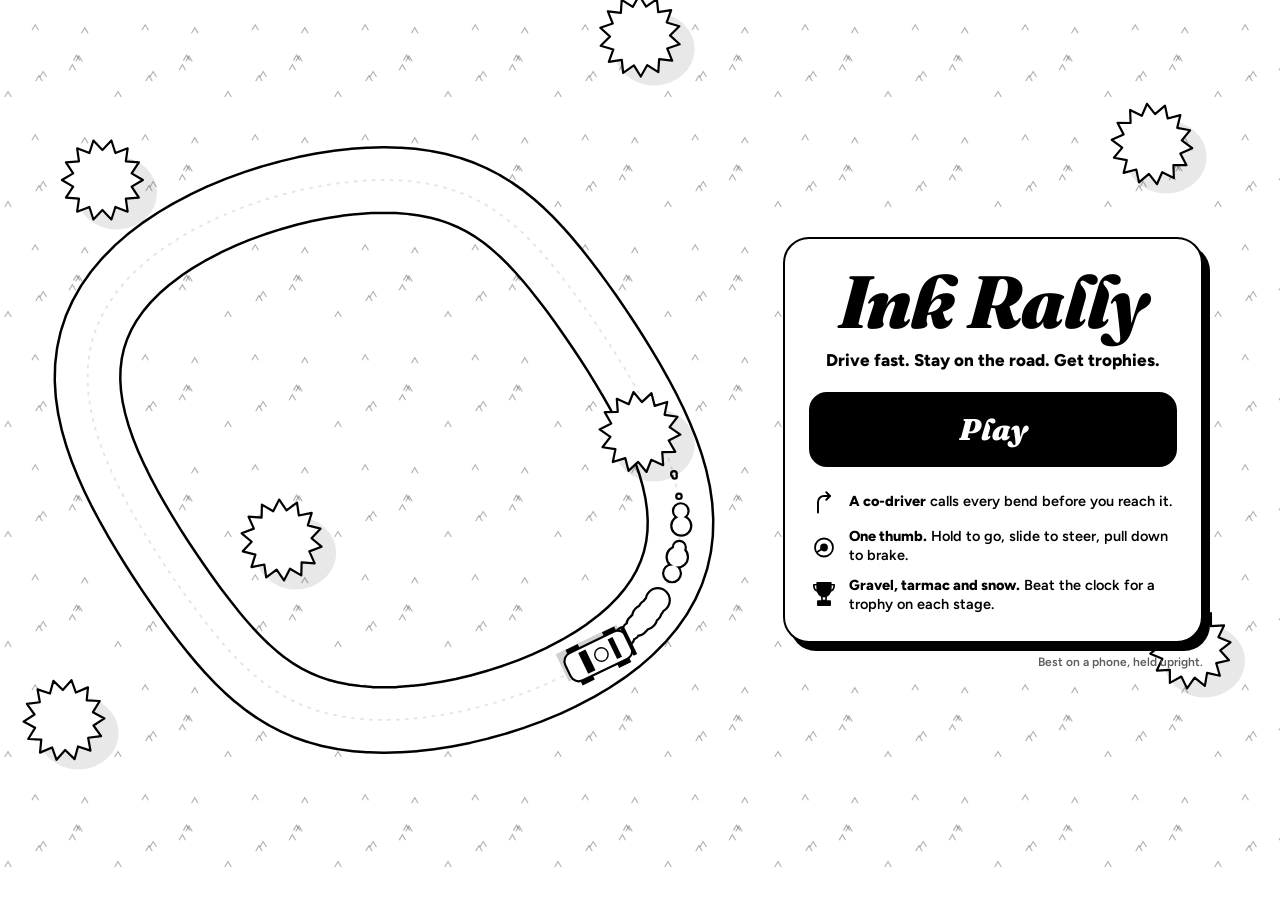
==== index.html @ 48ad63b4 "Ink Rally 0.1.0: first playable version Three stages written as pacenotes, one-thumb driving, a co-d" ====
<!doctype html>
<html lang="en">
<head>
<meta charset="utf-8">
<meta name="viewport" content="width=device-width, initial-scale=1, viewport-fit=cover">
<title>Ink Rally: drive fast, stay on the road, get trophies</title>
<meta name="description" content="A minimal ink-drawn mobile rally game. Three stages, a co-driver calling every bend, and one thumb on the wheel.">
<meta name="theme-color" content="#ffffff">
<link rel="manifest" href="/manifest.webmanifest">
<link rel="icon" type="image/svg+xml" href="/icons/icon.svg">
<meta name="apple-mobile-web-app-capable" content="yes">
<meta name="mobile-web-app-capable" content="yes">
<meta name="apple-mobile-web-app-title" content="Ink Rally">
<meta property="og:type" content="website">
<meta property="og:site_name" content="Ink Rally">
<meta property="og:title" content="Ink Rally">
<meta property="og:description" content="Drive fast. Stay on the road. Get trophies.">
<link rel="preconnect" href="https://fonts.googleapis.com">
<link rel="preconnect" href="https://fonts.gstatic.com" crossorigin>
<link href="https://fonts.googleapis.com/css2?family=Fraunces:ital,opsz,wght@1,9..144,900&family=Figtree:wght@600;800&display=swap" rel="stylesheet">
<style>
:root{--paper:#fff;--ink:#000;--soft:#5c5c5c;--display:"Fraunces",Georgia,serif;--ui:"Figtree",system-ui,-apple-system,"Segoe UI",sans-serif;color-scheme:light;box-sizing:border-box}
@media (prefers-color-scheme:dark){:root:not([data-theme="light"]){--paper:#fff;--ink:#000;--soft:#5c5c5c}}
*,*::before,*::after{box-sizing:inherit}
html,body{margin:0;min-height:100%;background:var(--paper);color:var(--ink);font-family:var(--ui)}
canvas{position:fixed;inset:0;width:100%;height:100%;display:block;z-index:0}
main{position:relative;z-index:1;min-height:100vh;min-height:100dvh;display:grid;place-items:end center;align-content:end;padding:24px 16px calc(env(safe-area-inset-bottom,0px) + 18px)}
@media (min-aspect-ratio:1/1){main{place-items:center end;align-content:center;padding-right:6vw}}
.card{width:min(420px,100%);background:var(--paper);border:2.5px solid var(--ink);border-radius:26px;box-shadow:7px 8px 0 var(--ink);padding:28px 24px 22px;text-align:center;
  animation:in .8s cubic-bezier(.3,.7,.3,1) both .2s}
@keyframes in{0%{opacity:0;transform:translateY(60px) scale(.8,1.2)}55%{opacity:1;transform:translateY(-8px) scale(1.04,.96)}78%{transform:translateY(2px) scale(.99,1.01)}100%{transform:none}}
h1{font-family:var(--display);font-style:italic;font-weight:900;font-size:clamp(50px,14vw,74px);line-height:.95;margin:0;letter-spacing:-.01em}
.tag{font-weight:800;font-size:17px;margin:12px 0 22px}
.play{display:block;width:100%;background:var(--ink);color:var(--paper);text-decoration:none;border-radius:18px;padding:17px 20px;font-family:var(--display);font-style:italic;font-weight:900;font-size:30px;
  border:2.5px solid var(--ink);transition:transform .22s cubic-bezier(.34,1.56,.64,1)}
.play:hover{transform:translateY(-2px)}
.play:active{transform:scale(1.04,.9)}
.play:focus-visible{outline:3px solid var(--ink);outline-offset:4px}
.feats{list-style:none;padding:0;margin:20px 0 4px;display:grid;gap:10px;text-align:left}
.feats li{display:grid;grid-template-columns:30px 1fr;gap:10px;align-items:center;font-weight:600;font-size:14.5px;line-height:1.35}
.feats svg{width:30px;height:30px}
.feats b{font-weight:800}
footer{margin-top:12px;font-size:12px;font-weight:600;color:var(--soft)}
@media (prefers-reduced-motion:reduce){.card{animation:none}}
</style>
</head>
<body>
<canvas id="c" aria-hidden="true"></canvas>
<main>
  <div class="card">
    <h1>Ink Rally</h1>
    <p class="tag">Drive fast. Stay on the road. Get trophies.</p>
    <a class="play" href="/play/">Play</a>
    <ul class="feats">
      <li><svg viewBox="0 0 40 40" aria-hidden="true"><g fill="none" stroke="#000" stroke-width="2.6" stroke-linecap="round" stroke-linejoin="round"><path d="M12 34V20a8 8 0 0 1 8-8h8"/><path d="M23 7l5 5-5 5"/></g></svg><span><b>A co-driver</b> calls every bend before you reach it.</span></li>
      <li><svg viewBox="0 0 40 40" aria-hidden="true"><g stroke="#000" stroke-width="2.4" fill="none" stroke-linecap="round"><circle cx="20" cy="22" r="12" fill="#fff"/><circle cx="20" cy="22" r="4" fill="#000"/><path d="M20 22l-9 6"/></g></svg><span><b>One thumb.</b> Hold to go, slide to steer, pull down to brake.</span></li>
      <li><svg viewBox="0 0 40 44" aria-hidden="true"><g stroke="#000" stroke-width="2.4" stroke-linejoin="round" stroke-linecap="round"><path d="M10 7H5c0 6 3 9 6.5 9.5M30 7h5c0 6-3 9-6.5 9.5" fill="none"/><path d="M10 4h20v9c0 7-4.5 11-10 11S10 20 10 13z" fill="#000"/><path d="M17 24h6v6h-6z" fill="#fff"/><path d="M11 31h18v6H11z" fill="#000"/></g></svg><span><b>Gravel, tarmac and snow.</b> Beat the clock for a trophy on each stage.</span></li>
    </ul>
  </div>
  <footer>Best on a phone, held upright.</footer>
</main>
<script>
if('serviceWorker' in navigator&&location.protocol==='https:') navigator.serviceWorker.register('/sw.js').catch(()=>{});
/* ---------- an ink rally car sliding round a loop of gravel behind the card ---------- */
(()=>{
  const cv=document.getElementById('c'), ctx=cv.getContext('2d'), TAU=Math.PI*2;
  const still=matchMedia('(prefers-reduced-motion: reduce)').matches;
  let W=0,H=0,D=1,pat=null;
  function tile(){ const c=document.createElement('canvas'); c.width=c.height=Math.round(110*D); const g=c.getContext('2d'); g.scale(D,D);
    g.fillStyle='#fff'; g.fillRect(0,0,110,110); g.strokeStyle='#000'; g.globalAlpha=.3; g.lineWidth=1.2; g.lineCap='round';
    let s=7; const r=()=>{ s=(s*16807)%2147483647; return (s-1)/2147483646; };
    for(let i=0;i<8;i++){ const x=8+r()*94,y=8+r()*94; g.beginPath(); g.moveTo(x-3,y+2); g.lineTo(x,y-3); g.lineTo(x+3,y+2); g.stroke(); }
    pat=ctx.createPattern(c,'repeat'); pat.setTransform&&pat.setTransform(new DOMMatrix([1/D,0,0,1/D,0,0])); }
  function resize(){ D=Math.min(2,devicePixelRatio||1); W=innerWidth; H=innerHeight; cv.width=W*D; cv.height=H*D; tile(); }
  addEventListener('resize',resize); resize();
  // the loop lives above the card in portrait and beside it in landscape
  const box=()=>H>W?{x:W/2,y:H*.22,rx:W*.36,ry:H*.14}:{x:W*.3,y:H/2,rx:W*.22,ry:H*.3};
  const at=u=>{ const b=box(), a=u*TAU; return [b.x+Math.cos(a)*b.rx*(1+.18*Math.sin(2*a)), b.y+Math.sin(a)*b.ry]; };
  const trees=[[.08,.1],[.9,.08],[.5,.02],[.93,.36],[.05,.4],[.5,.24],[.22,.3],[.76,.2]];
  const dust=[];
  let t0=performance.now(), last=t0;
  function frame(now){
    const t=still?2:(now-t0)/1000, dt=Math.min(.05,(now-last)/1000); last=now;
    ctx.setTransform(D,0,0,D,0,0); ctx.fillStyle=pat; ctx.fillRect(0,0,W,H);
    const s=Math.min(W,H), rw=Math.max(26,s*.07); ctx.lineCap=ctx.lineJoin='round';
    const road=()=>{ ctx.beginPath(); for(let i=0;i<=120;i++){ const [x,y]=at(i/120); i?ctx.lineTo(x,y):ctx.moveTo(x,y); } ctx.closePath(); };
    road(); ctx.strokeStyle='#000'; ctx.lineWidth=rw+5; ctx.stroke(); road(); ctx.strokeStyle='#fff'; ctx.lineWidth=rw; ctx.stroke();
    ctx.save(); ctx.globalAlpha=.1; ctx.lineWidth=2; ctx.strokeStyle='#000'; road(); ctx.setLineDash([2,7]); ctx.stroke(); ctx.restore();
    // the car goes round, its tail hanging out through the tighter ends
    const u=(t*.09)%1, [x,y]=at(u), [x2,y2]=at(u+.004), dir=Math.atan2(y2-y,x2-x), slide=.45*Math.pow(Math.abs(Math.cos(u*TAU)),3);
    if(!still&&Math.random()<.7) dust.push({x:x-Math.cos(dir)*12,y:y-Math.sin(dir)*12,r:3+Math.random()*3,t:0,life:.7+Math.random()*.6});
    for(let i=dust.length-1;i>=0;i--){ const d=dust[i]; d.t+=dt; if(d.t>d.life) dust.splice(i,1); }
    const R=d=>{ const k=d.t/d.life; return (d.r+10*Math.sqrt(k))*(k>.65?1-(k-.65)/.35:1); };
    ctx.fillStyle='#000'; ctx.beginPath(); dust.forEach(d=>{ const r=R(d)+2.2; ctx.moveTo(d.x+r,d.y); ctx.arc(d.x,d.y,r,0,TAU); }); ctx.fill();
    ctx.fillStyle='#fff'; ctx.beginPath(); dust.forEach(d=>{ const r=R(d); ctx.moveTo(d.x+r,d.y); ctx.arc(d.x,d.y,r,0,TAU); }); ctx.fill();
    const L=Math.max(30,s*.075), Wd=L*.45;
    ctx.save(); ctx.translate(x,y); ctx.rotate(dir+slide);
    ctx.fillStyle='rgba(0,0,0,.18)'; ctx.fillRect(-L/2+4,-Wd/2+5,L,Wd);
    ctx.fillStyle='#000'; [[.3,-.55],[.3,.55],[-.3,-.55],[-.3,.55]].forEach(([a,b])=>ctx.fillRect(a*L-L*.1,b*Wd-Wd*.1,L*.2,Wd*.2));
    ctx.beginPath(); ctx.roundRect?ctx.roundRect(-L/2,-Wd/2,L,Wd,Wd*.3):ctx.rect(-L/2,-Wd/2,L,Wd); ctx.fillStyle='#fff'; ctx.fill(); ctx.lineWidth=2.2; ctx.strokeStyle='#000'; ctx.stroke();
    ctx.fillStyle='#000'; ctx.fillRect(L*.13,-Wd*.38,L*.12,Wd*.76); ctx.fillRect(-L*.31,-Wd*.36,L*.08,Wd*.72); ctx.fillRect(-L/2-2,-Wd/2,4,Wd);
    ctx.beginPath(); ctx.arc(-L*.05,0,Wd*.22,0,TAU); ctx.fillStyle='#fff'; ctx.fill(); ctx.lineWidth=1.4; ctx.stroke();
    ctx.restore();
    trees.forEach((q,i)=>{ const tx=q[0]*W, ty=q[1]*H*(H>W?1:2), r=Math.max(16,s*.045);
      ctx.fillStyle='rgba(0,0,0,.09)'; ctx.beginPath(); ctx.ellipse(tx+r*.35,ty+r*.32,r,r*.9,0,0,TAU); ctx.fill();
      ctx.beginPath(); for(let k=0;k<=28;k++){ const a=k/28*TAU+i, rr=r*(k%2?.74:1); k?ctx.lineTo(tx+Math.cos(a)*rr,ty+Math.sin(a)*rr):ctx.moveTo(tx+Math.cos(a)*rr,ty+Math.sin(a)*rr); }
      ctx.closePath(); ctx.fillStyle='#fff'; ctx.fill(); ctx.lineWidth=2.2; ctx.strokeStyle='#000'; ctx.stroke(); });
    if(!still) requestAnimationFrame(frame);
  }
  requestAnimationFrame(frame);
})();
</script>
</body>
</html>
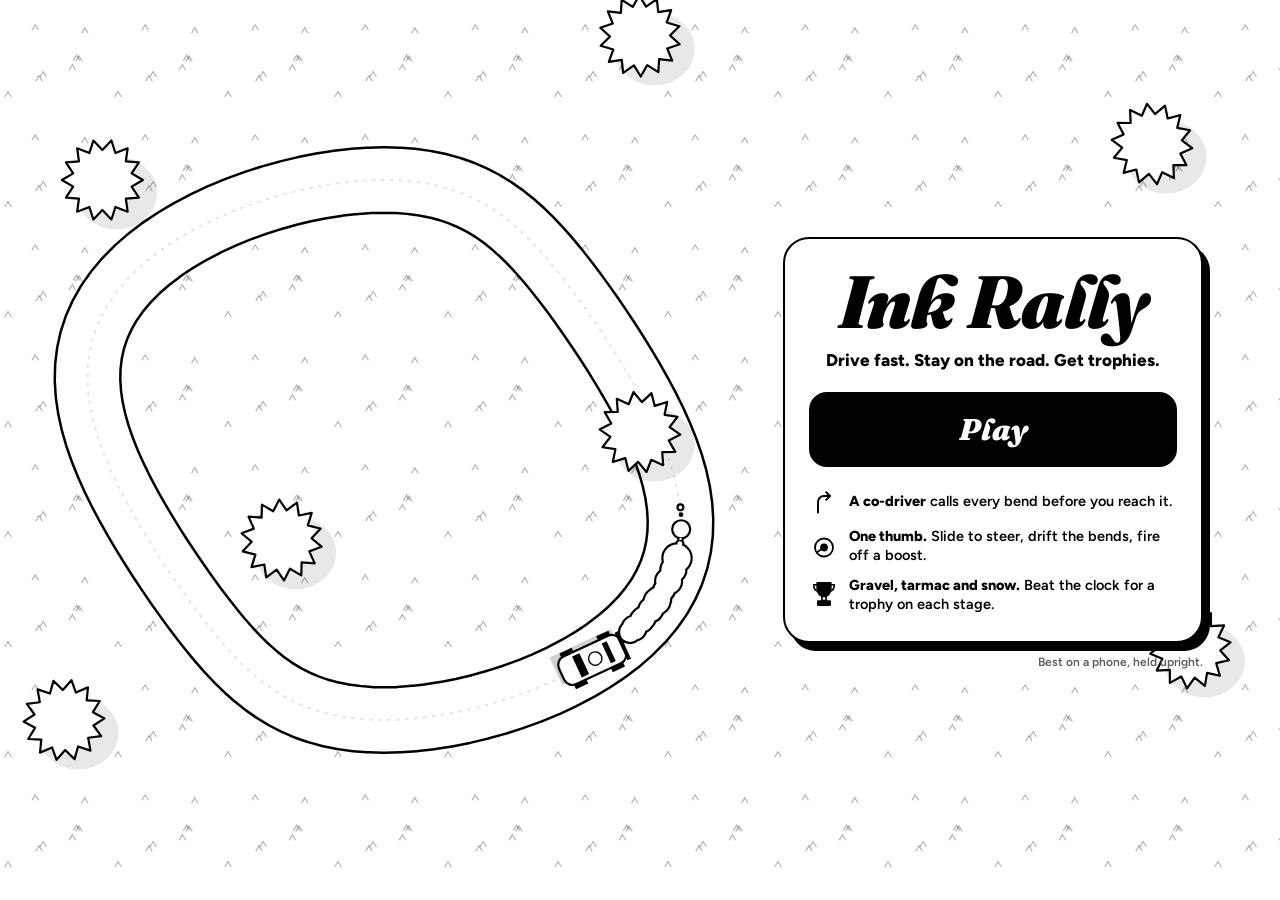
==== commit ae67e4b5: "Arcade handling, drift boost and rebuilt stages The nose turns at a steady rate and the car's travel" ====
--- a/index.html
+++ b/index.html
@@ -53,7 +53,7 @@
     <a class="play" href="/play/">Play</a>
     <ul class="feats">
       <li><svg viewBox="0 0 40 40" aria-hidden="true"><g fill="none" stroke="#000" stroke-width="2.6" stroke-linecap="round" stroke-linejoin="round"><path d="M12 34V20a8 8 0 0 1 8-8h8"/><path d="M23 7l5 5-5 5"/></g></svg><span><b>A co-driver</b> calls every bend before you reach it.</span></li>
-      <li><svg viewBox="0 0 40 40" aria-hidden="true"><g stroke="#000" stroke-width="2.4" fill="none" stroke-linecap="round"><circle cx="20" cy="22" r="12" fill="#fff"/><circle cx="20" cy="22" r="4" fill="#000"/><path d="M20 22l-9 6"/></g></svg><span><b>One thumb.</b> Hold to go, slide to steer, pull down to brake.</span></li>
+      <li><svg viewBox="0 0 40 40" aria-hidden="true"><g stroke="#000" stroke-width="2.4" fill="none" stroke-linecap="round"><circle cx="20" cy="22" r="12" fill="#fff"/><circle cx="20" cy="22" r="4" fill="#000"/><path d="M20 22l-9 6"/></g></svg><span><b>One thumb.</b> Slide to steer, drift the bends, fire off a boost.</span></li>
       <li><svg viewBox="0 0 40 44" aria-hidden="true"><g stroke="#000" stroke-width="2.4" stroke-linejoin="round" stroke-linecap="round"><path d="M10 7H5c0 6 3 9 6.5 9.5M30 7h5c0 6-3 9-6.5 9.5" fill="none"/><path d="M10 4h20v9c0 7-4.5 11-10 11S10 20 10 13z" fill="#000"/><path d="M17 24h6v6h-6z" fill="#fff"/><path d="M11 31h18v6H11z" fill="#000"/></g></svg><span><b>Gravel, tarmac and snow.</b> Beat the clock for a trophy on each stage.</span></li>
     </ul>
   </div>
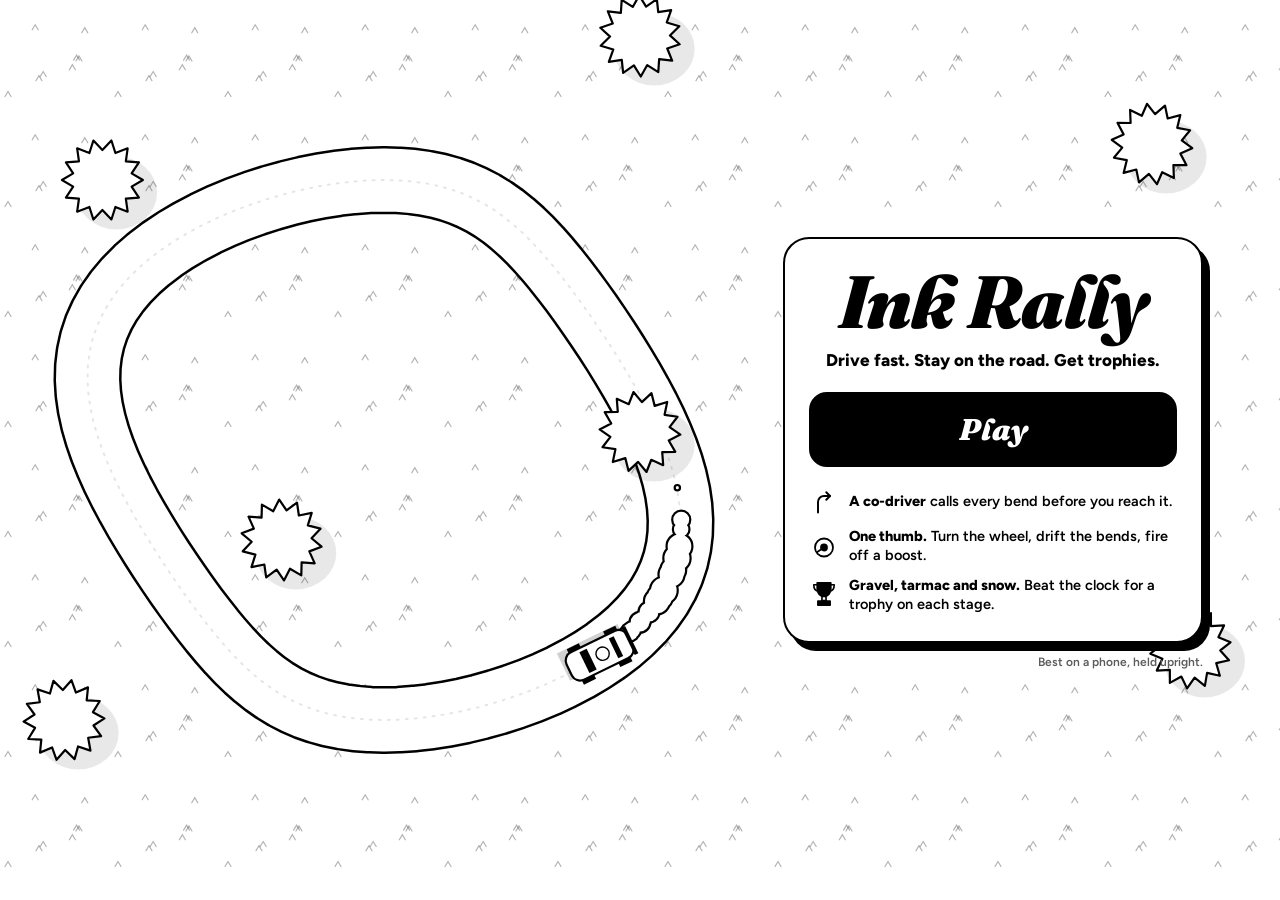
==== commit cdc347cf: "Steering wheel: turn it like a click wheel, no more braking The top half of a steering wheel sits at" ====
--- a/index.html
+++ b/index.html
@@ -53,7 +53,7 @@
     <a class="play" href="/play/">Play</a>
     <ul class="feats">
       <li><svg viewBox="0 0 40 40" aria-hidden="true"><g fill="none" stroke="#000" stroke-width="2.6" stroke-linecap="round" stroke-linejoin="round"><path d="M12 34V20a8 8 0 0 1 8-8h8"/><path d="M23 7l5 5-5 5"/></g></svg><span><b>A co-driver</b> calls every bend before you reach it.</span></li>
-      <li><svg viewBox="0 0 40 40" aria-hidden="true"><g stroke="#000" stroke-width="2.4" fill="none" stroke-linecap="round"><circle cx="20" cy="22" r="12" fill="#fff"/><circle cx="20" cy="22" r="4" fill="#000"/><path d="M20 22l-9 6"/></g></svg><span><b>One thumb.</b> Slide to steer, drift the bends, fire off a boost.</span></li>
+      <li><svg viewBox="0 0 40 40" aria-hidden="true"><g stroke="#000" stroke-width="2.4" fill="none" stroke-linecap="round"><circle cx="20" cy="22" r="12" fill="#fff"/><circle cx="20" cy="22" r="4" fill="#000"/><path d="M20 22l-9 6"/></g></svg><span><b>One thumb.</b> Turn the wheel, drift the bends, fire off a boost.</span></li>
       <li><svg viewBox="0 0 40 44" aria-hidden="true"><g stroke="#000" stroke-width="2.4" stroke-linejoin="round" stroke-linecap="round"><path d="M10 7H5c0 6 3 9 6.5 9.5M30 7h5c0 6-3 9-6.5 9.5" fill="none"/><path d="M10 4h20v9c0 7-4.5 11-10 11S10 20 10 13z" fill="#000"/><path d="M17 24h6v6h-6z" fill="#fff"/><path d="M11 31h18v6H11z" fill="#000"/></g></svg><span><b>Gravel, tarmac and snow.</b> Beat the clock for a trophy on each stage.</span></li>
     </ul>
   </div>
